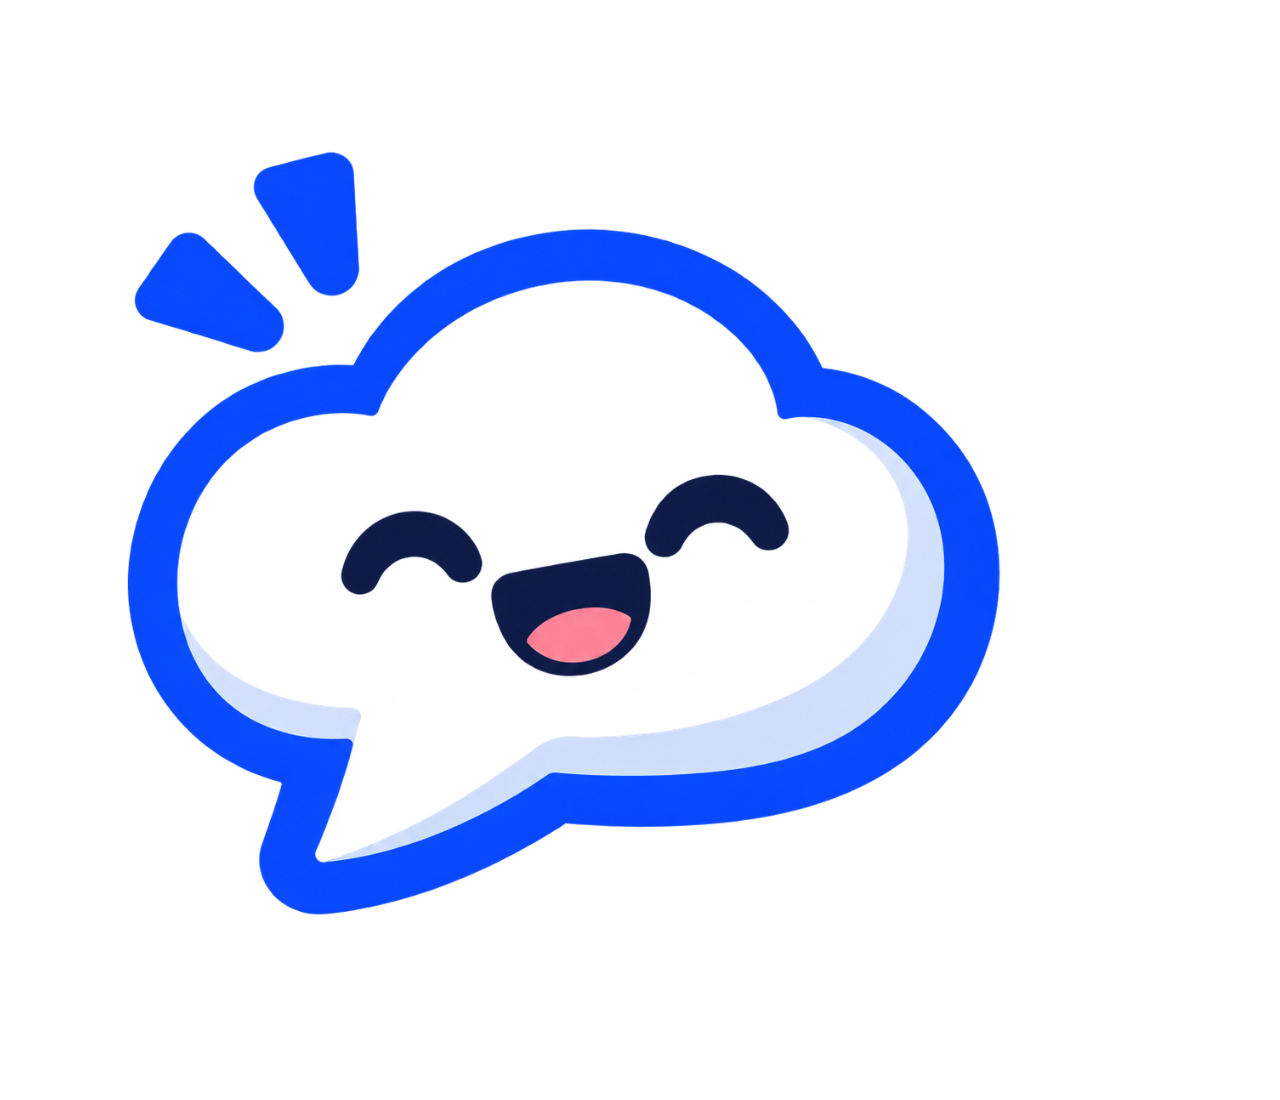
==== src/website/home/index.html @ bc60e0df "Main structure" ====
<!DOCTYPE html>
<html lang="en">
<head>
    <meta charset="UTF-8">
    <meta name="viewport" content="width=device-width, initial-scale=1.0">
    <title>SendMe - Welcome</title>
    <link rel="stylesheet" href="style.css">
</head>
<body>
    <img src="../../../images/logo.png" alt="Banner">
</body>
</html>
---- src/website/home/style.css ----
:root,
html,
body {
  color-scheme: light;
}
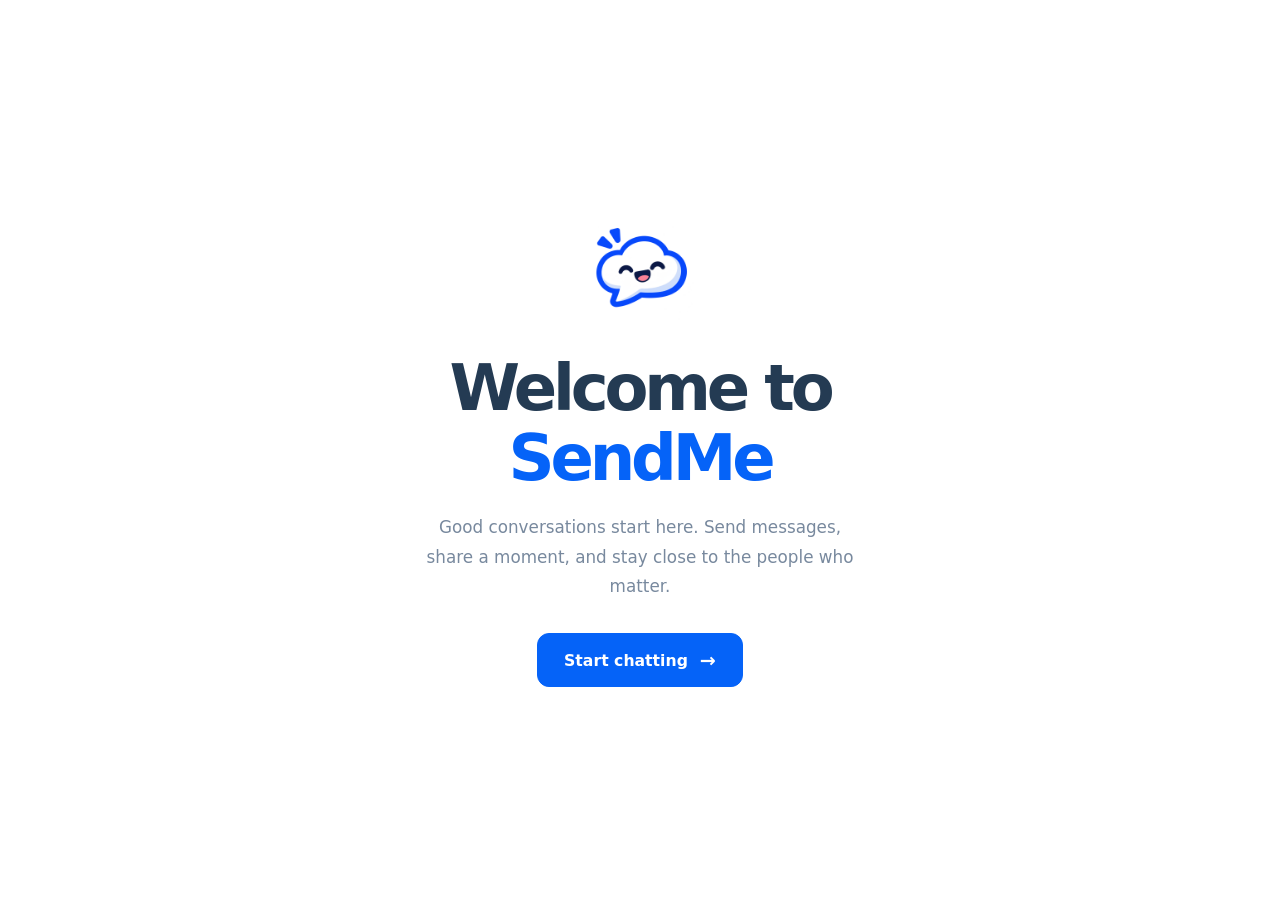
==== commit db979fe2: "add welcome" ====
--- a/src/website/home/index.html
+++ b/src/website/home/index.html
@@ -1,12 +1,37 @@
+
 <!DOCTYPE html>
 <html lang="en">
 <head>
     <meta charset="UTF-8">
     <meta name="viewport" content="width=device-width, initial-scale=1.0">
-    <title>SendMe - Welcome</title>
+    <meta name="theme-color" content="#ffffff">
+    <meta name="description" content="SendMe — A place to share messages and connect with people.">
+    <title>Welcome to SendMe</title>
     <link rel="stylesheet" href="style.css">
 </head>
 <body>
-    <img src="../../../images/logo.png" alt="Banner">
+    <main>
+        <section class="welcome" aria-labelledby="welcome-title">
+            <img
+                class="logo"
+                src="../../../images/logo.png"
+                alt="SendMe"
+            >
+
+            <h1 id="welcome-title">
+                Welcome to <span>SendMe</span>
+            </h1>
+
+            <p class="description">
+                Good conversations start here. Send messages, share a moment,
+                and stay close to the people who matter.
+            </p>
+
+            <a class="start-button" href="../auth/login.html">
+                Start chatting
+                <span class="arrow" aria-hidden="true">→</span>
+            </a>
+        </section>
+    </main>
 </body>
-</html>+</html>
--- a/src/website/home/style.css
+++ b/src/website/home/style.css
@@ -1,5 +1,144 @@
-:root,
-html,
+
+:root {
+    color-scheme: light;
+    font-family: Inter, ui-sans-serif, system-ui, -apple-system,
+        BlinkMacSystemFont, "Segoe UI", sans-serif;
+
+    color: #243b53;
+    background: #ffffff;
+
+    font-synthesis: none;
+    text-rendering: optimizeLegibility;
+    -webkit-font-smoothing: antialiased;
+    -moz-osx-font-smoothing: grayscale;
+
+    --blue: #0563F8;
+    --blue-hover: #034FCB;
+    --text: #243b53;
+    --muted: #78899e;
+}
+
+* {
+    box-sizing: border-box;
+}
+
 body {
-  color-scheme: light;
+    min-width: 320px;
+    min-height: 100vh;
+    margin: 0;
+    background: #ffffff;
 }
+
+main {
+    display: flex;
+    min-height: 100vh;
+    align-items: center;
+    justify-content: center;
+    padding: 40px 24px;
+    text-align: center;
+}
+
+.welcome {
+    width: 100%;
+    max-width: 560px;
+}
+
+.logo {
+    display: block;
+    width: 112px;
+    height: 112px;
+    margin: 0 auto 28px;
+    object-fit: contain;
+}
+
+h1 {
+    margin: 0;
+    color: var(--text);
+    font-size: clamp(2.5rem, 8vw, 4rem);
+    font-weight: 750;
+    letter-spacing: -0.065em;
+    line-height: 1.1;
+}
+
+h1 span {
+    color: var(--blue);
+}
+
+.description {
+    max-width: 440px;
+    margin: 20px auto 32px;
+    color: var(--muted);
+    font-size: 1.05rem;
+    line-height: 1.75;
+}
+
+.start-button {
+    display: inline-flex;
+    min-height: 54px;
+    align-items: center;
+    justify-content: center;
+    gap: 12px;
+    padding: 0 26px;
+
+    border: 1px solid var(--blue);
+    border-radius: 12px;
+
+    background: var(--blue);
+    color: #ffffff;
+
+    font-size: 0.98rem;
+    font-weight: 650;
+    text-decoration: none;
+
+    transition: background-color 160ms ease,
+                transform 160ms ease;
+}
+
+.start-button:hover {
+    background: var(--blue-hover);
+    transform: translateY(-2px);
+}
+
+.start-button:active {
+    transform: translateY(0);
+}
+
+.start-button:focus-visible {
+    outline: 3px solid #9bbfff;
+    outline-offset: 4px;
+}
+
+.arrow {
+    font-size: 1.2rem;
+    line-height: 1;
+    transition: transform 160ms ease;
+}
+
+.start-button:hover .arrow {
+    transform: translateX(3px);
+}
+
+@media (max-width: 480px) {
+    main {
+        padding: 32px 22px;
+    }
+
+    .logo {
+        width: 96px;
+        height: 96px;
+        margin-bottom: 24px;
+    }
+
+    .description {
+        font-size: 1rem;
+    }
+}
+
+@media (prefers-reduced-motion: reduce) {
+    *,
+    *::before,
+    *::after {
+        scroll-behavior: auto !important;
+        transition-duration: 0.01ms !important;
+    }
+}
